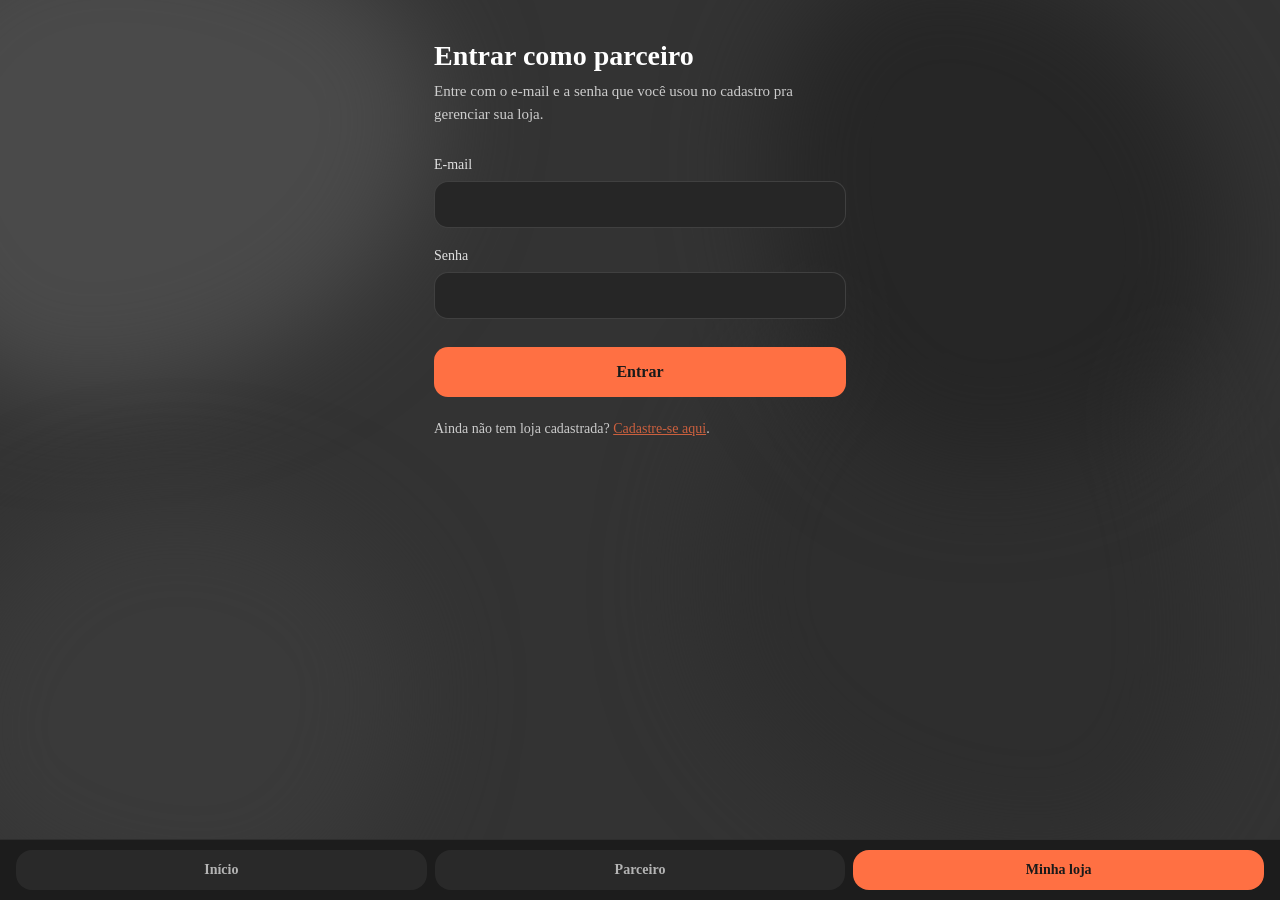
==== login.html @ 3bc54bec "Add files via upload" ====
<!DOCTYPE html>
<html lang="pt-BR">

<head>
    <meta charset="UTF-8">
    <meta name="viewport" content="width=device-width, initial-scale=1.0">

    <title>Entrar - Vitrine</title>

    <link rel="stylesheet" href="loading.css">

    <style>
        body {
            justify-content: flex-start;
            align-items: flex-start;
            overflow-y: auto;
            height: auto;
            min-height: 100vh;
        }

        .login-pagina {
            width: 100%;
            max-width: 460px;
            margin: 0 auto;
            padding: 40px 24px 100px;
            color: white;
            position: relative;
            z-index: 2;
        }

        .login-titulo {
            font-size: 28px;
            font-weight: 700;
            margin-bottom: 8px;
        }

        .login-subtitulo {
            font-size: 15px;
            opacity: 0.75;
            line-height: 1.5;
            margin-bottom: 32px;
        }

        .login-campo {
            margin-bottom: 20px;
        }

        .login-campo label {
            display: block;
            font-size: 14px;
            opacity: 0.85;
            margin-bottom: 8px;
        }

        .login-campo input {
            width: 100%;
            padding: 14px 16px;
            border-radius: 14px;
            border: 1px solid rgba(255, 255, 255, 0.12);
            background: #262626;
            color: white;
            font-size: 15px;
            font-family: inherit;
        }

        .login-campo input:focus {
            outline: none;
            border-color: #ff7043;
        }

        .login-botao {
            width: 100%;
            padding: 16px;
            margin-top: 8px;

            border: none;
            border-radius: 14px;

            background: #ff7043;
            color: #1a1a1a;

            font-size: 16px;
            font-weight: 700;
            font-family: inherit;

            cursor: pointer;
        }

        .login-botao:disabled {
            opacity: 0.6;
        }

        .login-status {
            margin-top: 18px;
            font-size: 14px;
            line-height: 1.5;
            display: none;
        }

        .login-status.mostrar {
            display: block;
        }

        .login-status.sucesso {
            color: #7ed957;
        }

        .login-status.erro {
            color: #ff6b6b;
        }

        .login-rodape {
            margin-top: 24px;
            font-size: 14px;
            opacity: 0.75;
        }

        .login-rodape a {
            color: #ff7043;
        }
    </style>
</head>

<body>

    <!-- Manchas do fundo -->
    <div class="mancha mancha-1"></div>
    <div class="mancha mancha-2"></div>
    <div class="mancha mancha-3"></div>
    <div class="mancha mancha-4"></div>

    <div class="login-pagina">
        <div class="login-titulo">Entrar como parceiro</div>
        <div class="login-subtitulo">
            Entre com o e-mail e a senha que você usou no cadastro
            pra gerenciar sua loja.
        </div>

        <form id="form-login">
            <div class="login-campo">
                <label for="campo-email">E-mail</label>
                <input type="email" id="campo-email" required>
            </div>

            <div class="login-campo">
                <label for="campo-senha">Senha</label>
                <input type="password" id="campo-senha" required>
            </div>

            <button type="submit" class="login-botao" id="botao-entrar">
                Entrar
            </button>

            <div class="login-status" id="status-login"></div>
        </form>

        <div class="login-rodape">
            Ainda não tem loja cadastrada?
            <a href="parceiros.html">Cadastre-se aqui</a>.
        </div>
    </div>

    <!-- Navegação entre a Vitrine e o cadastro de parceiro -->
    <div class="nav-vitrine">
        <a href="index.html" class="nav-vitrine-item">Início</a>
        <a href="parceiros.html" class="nav-vitrine-item">Parceiro</a>
        <a href="login.html" class="nav-vitrine-item nav-vitrine-ativo">Minha loja</a>
    </div>

    <script src="login.js"></script>
</body>

</html>
---- loading.css ----
/* =========================
   RESET
========================= */

* {
    margin: 0;
    padding: 0;
    box-sizing: border-box;
}


/* =========================
   PÁGINA
========================= */

body {
    width: 100%;
    height: 100vh;

    display: flex;
    justify-content: center;
    align-items: center;

    background: #333333;

    overflow: hidden;

    position: relative;
}

.mancha {
    position: fixed;

    filter: blur(50px);

    z-index: -1;

    pointer-events: none;
}

.mancha-1 {
    width: 44vmax;
    height: 38vmax;

    top: -10%;
    left: -10%;

    background: #4a4a4a;

    border-radius: 40% 60% 65% 35% / 45% 40% 60% 55%;

    animation: mancha-flutua-1 22s ease-in-out infinite;
}

.mancha-2 {
    width: 40vmax;
    height: 46vmax;

    top: 30%;
    left: 55%;

    background: #2e2e2e;

    border-radius: 60% 40% 30% 70% / 55% 65% 35% 45%;

    animation: mancha-flutua-2 26s ease-in-out infinite;
    animation-delay: -8s;
}

.mancha-3 {
    width: 37vmax;
    height: 33vmax;

    top: 55%;
    left: -5%;

    background: #3a3a3a;

    border-radius: 50% 50% 40% 60% / 60% 45% 55% 40%;

    animation: mancha-flutua-3 19s ease-in-out infinite;
    animation-delay: -14s;
}

.mancha-4 {
    width: 36vmax;
    height: 40vmax;

    top: -5%;
    left: 60%;

    background: #262626;

    border-radius: 35% 65% 55% 45% / 40% 60% 40% 60%;

    animation: mancha-flutua-4 24s ease-in-out infinite;
    animation-delay: -4s;
}

@keyframes mancha-flutua-1 {
    0% {
        transform: translate(0, 0) scale(1) rotate(0deg);
    }
    25% {
        transform: translate(55%, 35%) scale(1.3) rotate(20deg);
    }
    55% {
        transform: translate(-25%, 70%) scale(0.8) rotate(-15deg);
    }
    80% {
        transform: translate(-55%, -30%) scale(1.15) rotate(10deg);
    }
    100% {
        transform: translate(0, 0) scale(1) rotate(0deg);
    }
}

@keyframes mancha-flutua-2 {
    0% {
        transform: translate(0, 0) scale(1) rotate(0deg);
    }
    30% {
        transform: translate(-65%, 45%) scale(0.75) rotate(-25deg);
    }
    60% {
        transform: translate(-30%, -60%) scale(1.25) rotate(15deg);
    }
    85% {
        transform: translate(45%, 25%) scale(1) rotate(-10deg);
    }
    100% {
        transform: translate(0, 0) scale(1) rotate(0deg);
    }
}

@keyframes mancha-flutua-3 {
    0% {
        transform: translate(0, 0) scale(1) rotate(0deg);
    }
    35% {
        transform: translate(50%, -55%) scale(1.2) rotate(18deg);
    }
    65% {
        transform: translate(75%, 30%) scale(0.8) rotate(-12deg);
    }
    90% {
        transform: translate(-25%, 45%) scale(1.1) rotate(8deg);
    }
    100% {
        transform: translate(0, 0) scale(1) rotate(0deg);
    }
}

@keyframes mancha-flutua-4 {
    0% {
        transform: translate(0, 0) scale(1) rotate(0deg);
    }
    20% {
        transform: translate(-45%, -50%) scale(0.8) rotate(-18deg);
    }
    50% {
        transform: translate(35%, 60%) scale(1.3) rotate(12deg);
    }
    75% {
        transform: translate(60%, -20%) scale(1) rotate(-8deg);
    }
    100% {
        transform: translate(0, 0) scale(1) rotate(0deg);
    }
}


/* =========================
   CABEÇALHO / TEXTURA
========================= */

.textura-vitrine {
    position: absolute;

    top: 0;
    left: 0;

    width: 100%;
    height: 70px;

    z-index: 1;
}


/* =========================
   CONTAINER DE LOADING
========================= */

.loading {
    display: flex;
    justify-content: center;
    align-items: center;
}


/* =========================
   LOGO
========================= */

/* Logo removida */



/* =========================
   PESQUISA
========================= */

.pesquisa-vitrine {
    position: absolute;
    top: 0;
    left: 0;

    width: 100%;
    height: 70px;

    padding-left: 16px;
    box-sizing: border-box;

    display: flex;
    align-items: center;

    color: white;
    z-index: 5;
}


/* Lupa */

.lupa {
    font-size: 34px;

    color: white;

    transition: color 0.3s ease;
}


/* Gatilho (abre a tela de pesquisa) */

.campo-abre-pesquisa {
    display: flex;
    align-items: center;

    width: 180px;
    margin-left: 8px;

    cursor: pointer;
}

.campo-pesquisa-texto {
    color: white;
    opacity: 0.7;

    font-size: 18px;

    font-family: inherit;
}


/* =========================
   TELA DE PESQUISA
========================= */

.tela-pesquisa {
    display: none;

    position: fixed;

    top: 0;
    left: 0;

    width: 100%;
    height: 100%;

    background: #121212;

    z-index: 2000;
}

.tela-pesquisa.aberta {
    display: block;
}

.cabecalho-tela-pesquisa {
    display: flex;
    align-items: center;

    width: 100%;
    height: 70px;

    padding: 0 15px;

    gap: 12px;

    border-bottom: 1px solid #333;
}

.botao-voltar-pesquisa {
    font-size: 26px;
    color: white;

    background: none;
    border: none;

    cursor: pointer;

    line-height: 1;
}

.campo-pesquisa-tela {
    flex: 1;

    border: none;
    outline: none;

    background: transparent;

    color: white;
    font-size: 19px;

    font-family: inherit;
}

.campo-pesquisa-tela::placeholder {
    color: white;
    opacity: 0.5;
}


/* =========================
   PESQUISAS RECENTES
========================= */

.secao-recentes {
    padding: 20px 20px 0;
}

.secao-recentes h3 {
    color: white;
    font-size: 16px;
    opacity: 0.6;

    font-weight: normal;

    margin-bottom: 10px;
}

.lista-recentes {
    display: flex;
    flex-direction: column;
}

.item-recente {
    display: flex;
    align-items: center;

    padding: 12px 0;

    cursor: pointer;

    border-bottom: 1px solid rgba(255, 255, 255, 0.08);
}

.icone-recente {
    font-size: 18px;
    opacity: 0.6;

    margin-right: 14px;
}

.texto-recente {
    flex: 1;

    color: white;
    font-size: 17px;
}

.remover-recente {
    width: 30px;
    height: 30px;

    display: flex;
    align-items: center;
    justify-content: center;

    border: none;
    border-radius: 50%;
    background: transparent;

    color: white;
    opacity: 0.5;
    font-size: 16px;

    cursor: pointer;
}

.remover-recente:active {
    opacity: 1;
    background: rgba(255, 255, 255, 0.1);
}


/* =========================
   PESQUISAS POPULARES
========================= */

.secao-populares {
    padding: 20px 20px 0;
}

.secao-populares h3 {
    color: white;
    font-size: 16px;
    opacity: 0.6;

    font-weight: normal;

    margin-bottom: 10px;
}

.lista-populares {
    display: flex;
    flex-direction: column;
}

.item-popular {
    display: flex;
    align-items: center;

    padding: 12px 0;

    cursor: pointer;

    border-bottom: 1px solid rgba(255, 255, 255, 0.08);
}

.numero-popular {
    width: 20px;

    color: #ff7043;
    font-size: 16px;
    font-weight: bold;

    margin-right: 14px;
}

.texto-popular {
    flex: 1;

    color: white;
    font-size: 17px;
}


/* =========================
   LINHA DIVISÓRIA
========================= */

.linha-vitrine {
    position: absolute;

    top: 70px;
    left: 0;

    width: 100%;
    height: 1px;

    background: #808080;

    z-index: 3;
}


/* =========================
   CATEGORIAS PRINCIPAIS (FIXAS)
========================= */

.categorias-fixas {
    position: fixed;

    top: 71px;
    left: 0;

    width: 100%;

    display: flex;
    align-items: center;

    gap: 10px;

    padding: 12px 15px;

    box-sizing: border-box;

    overflow-x: auto;
    white-space: nowrap;

    background: transparent;
    border-bottom: none;

    z-index: 2;
}

.categoria-fixa {
    flex-shrink: 0;

    padding: 8px 16px;

    border-radius: 20px;

    background: #333333;

    color: white;
    font-size: 15px;

    cursor: pointer;
}


/* =========================
   MENU DE APLICATIVOS
========================= */

.menu-aplicativos {
    position: fixed;

    top: 70px;
    left: 0;

    width: 65vw;
    height: calc(100vh - 70px);

    background: rgba(51, 51, 51, 0.5);
    backdrop-filter: blur(12px);
    -webkit-backdrop-filter: blur(12px);

    z-index: 1000;

    padding: 30px 20px;

    display: none;
}

.menu-aplicativos.aberta {
    display: block;
}

.menu-aplicativos h2 {
    color: white;

    font-size: 22px;

    margin-bottom: 0;
}


/* =========================
   APLICATIVOS
========================= */

.aplicativo {
    width: 100%;

    display: flex;
    align-items: center;
    gap: 12px;

    padding: 12px 14px;

    box-sizing: border-box;

    border-radius: 12px;

    background: #3d4046;
    border: 1px solid rgba(255, 255, 255, 0.08);

    color: white;

    font-size: 17px;

    cursor: pointer;
}

.icone-aplicativo {
    width: 34px;
    height: 34px;

    border-radius: 50%;
    object-fit: contain;

    flex-shrink: 0;
}

.lista-aplicativos {
    display: flex;
    flex-direction: column;

    gap: 10px;

    margin-top: 15px;

    max-height: calc(100vh - 220px);
    overflow-y: auto;
}


                                              .menu-pontinhos {
    font-size: 28px;
    color: white;
    margin-left: auto;
    margin-right: 10px;
    cursor: pointer;
    line-height: 1;
}                                             .menu-pontinhos {
    font-size: 28px;
    color: white;
    margin-left: auto;
    margin-right: 10px;

    background: none;
    border: none;

    cursor: pointer;
}

.quadro-categorias {
    display: none;

    position: fixed;

    top: 70px;
    right: 0;

    width: 220px;
    height: calc(100vh - 70px);

    padding: 20px;

    box-sizing: border-box;

    background: rgba(51, 51, 51, 0.5);
    backdrop-filter: blur(12px);
    -webkit-backdrop-filter: blur(12px);

    box-shadow: -5px 0 20px rgba(0, 0, 0, 0.4);

    z-index: 1000;
}

.quadro-categorias.aberto {
    display: block;
}


/* =========================
   PAINEL DE FILTRO
========================= */

.painel-filtro {
    display: none;

    position: fixed;

    top: 70px;
    right: 0;

    width: 220px;

    padding: 20px;

    box-sizing: border-box;

    background: rgba(51, 51, 51, 0.5);
    backdrop-filter: blur(12px);
    -webkit-backdrop-filter: blur(12px);

    box-shadow: -5px 0 20px rgba(0, 0, 0, 0.4);

    z-index: 1000;
}

.painel-filtro.aberto {
    display: block;
}

.filtro-item {
    padding: 14px 4px;

    color: white;
    font-size: 16px;

    border-bottom: 1px solid rgba(255, 255, 255, 0.15);

    cursor: pointer;
}

.filtro-item.ativo {
    color: #ff7043;
    font-weight: bold;
}

.filtro-limpar {
    margin-top: 16px;

    color: rgba(255, 255, 255, 0.5);
    font-size: 14px;

    text-align: center;

    cursor: pointer;
}

.categoria {
    padding: 14px 4px;

    display: flex;
    align-items: center;

    color: white;
    font-size: 17px;

    border-bottom: 1px solid rgba(255, 255, 255, 0.15);

    cursor: pointer;
}

.opcao-icone {
    margin-right: 10px;

    font-size: 18px;

    width: 22px;

    display: flex;
    align-items: center;
    justify-content: center;
}

.carrinho-contador {
    margin-left: 8px;

    min-width: 18px;
    height: 18px;
    padding: 0 4px;

    display: none;
    align-items: center;
    justify-content: center;

    border-radius: 9px;

    background: #e63946;

    color: white;
    font-size: 11px;
    font-weight: bold;
}

.carrinho-contador.visivel {
    display: flex;
}
                                              .abas {
    position: absolute;
    top: 128px;
    left: 0;

    width: 100%;
    height: calc(100vh - 128px);

    background: transparent;

    overflow-y: auto;
    -webkit-overflow-scrolling: touch;

    z-index: 1;

    display: flex;
    flex-direction: column;
}

.fileira-abas {
    width: 100%;

    display: flex;
    align-items: flex-start;

    gap: 15px;
    padding: 0 15px 15px;

    box-sizing: border-box;
}

.card {
    flex: 1 1 0;

    display: flex;
    flex-direction: column;

    box-sizing: border-box;
    padding: 14px;

    cursor: pointer;

    border-radius: 16px;
    background: #333333;
}

.card-titulo {
    color: white;
    font-size: 22px;
    text-align: center;
}

.card-info {
    width: 100%;
    height: 70px;
}                                             .grupo-abas {
    width: 100%;
    flex: 0 0 auto;

    display: flex;
    flex-direction: column;

    margin-bottom: 110px;

    position: relative;
    z-index: 1;
}

.grupo-titulo {
    display: flex;
    align-items: center;

    margin: 10px 20px;
}

.icone-titulo {
    width: 28px;
    height: 28px;

    border-radius: 50%;
    object-fit: cover;

    margin-right: 10px;
}

.grupo-abas h2 {
    color: white;
    font-size: 20px;
    text-align: left;
}

/* =========================
   NAVEGAÇÃO: INÍCIO / SEJA PARCEIRO
========================= */

.nav-vitrine {
    position: fixed;
    bottom: 0;
    left: 0;

    width: 100%;

    display: flex;
    gap: 8px;

    padding: 10px 16px calc(10px + env(safe-area-inset-bottom));

    background: #1c1c1c;
    border-top: 1px solid rgba(255, 255, 255, 0.08);

    z-index: 200;

    box-sizing: border-box;
}

.nav-vitrine-item {
    flex: 1;

    text-align: center;
    text-decoration: none;
    white-space: nowrap;

    padding: 12px 8px;

    border-radius: 16px;

    background: rgba(255, 255, 255, 0.06);
    color: rgba(255, 255, 255, 0.65);

    font-size: 14px;
    font-weight: 600;

    transition: background 0.2s ease, color 0.2s ease;
}

.nav-vitrine-ativo {
    background: #ff7043;
    color: #1a1a1a;
}
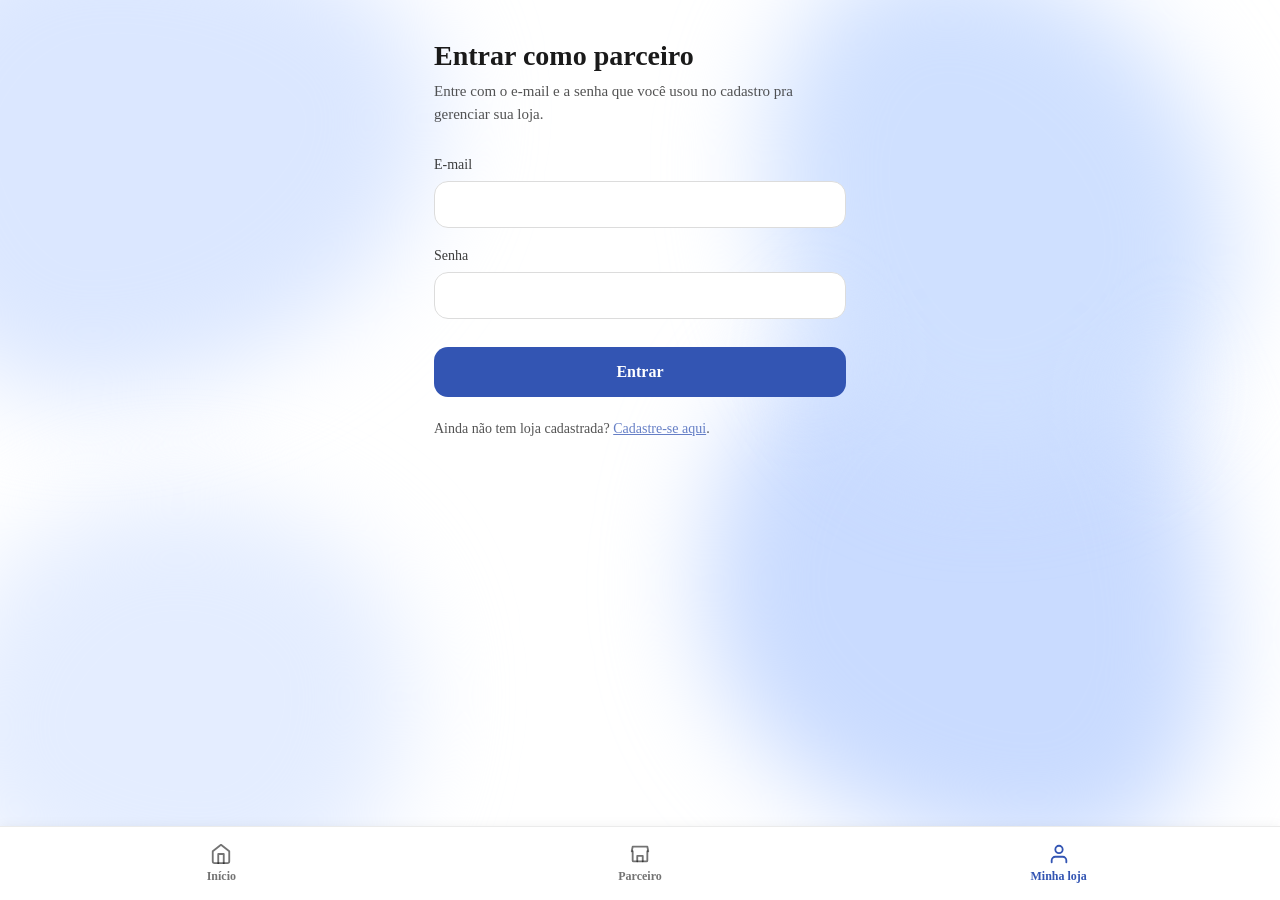
==== commit 5022b5e9: "Add files via upload" ====
--- a/login.html
+++ b/login.html
@@ -23,7 +23,7 @@
             max-width: 460px;
             margin: 0 auto;
             padding: 40px 24px 100px;
-            color: white;
+            color: #1a1a1a;
             position: relative;
             z-index: 2;
         }
@@ -56,16 +56,16 @@
             width: 100%;
             padding: 14px 16px;
             border-radius: 14px;
-            border: 1px solid rgba(255, 255, 255, 0.12);
-            background: #262626;
-            color: white;
+            background: #ffffff;
+            border: 1px solid #dcdcdc;
+            color: #1a1a1a;
             font-size: 15px;
             font-family: inherit;
         }
 
         .login-campo input:focus {
             outline: none;
-            border-color: #ff7043;
+            border-color: #3355b3;
         }
 
         .login-botao {
@@ -76,8 +76,8 @@
             border: none;
             border-radius: 14px;
 
-            background: #ff7043;
-            color: #1a1a1a;
+            background: #3355b3;
+            color: #ffffff;
 
             font-size: 16px;
             font-weight: 700;
@@ -116,7 +116,7 @@
         }
 
         .login-rodape a {
-            color: #ff7043;
+            color: #3355b3;
         }
     </style>
 </head>
@@ -160,11 +160,12 @@
         </div>
     </div>
 
+
     <!-- Navegação entre a Vitrine e o cadastro de parceiro -->
     <div class="nav-vitrine">
-        <a href="index.html" class="nav-vitrine-item">Início</a>
-        <a href="parceiros.html" class="nav-vitrine-item">Parceiro</a>
-        <a href="login.html" class="nav-vitrine-item nav-vitrine-ativo">Minha loja</a>
+        <a href="index.html" class="nav-vitrine-item"><svg viewBox="0 0 24 24" fill="none" stroke="currentColor" stroke-width="2" stroke-linecap="round" stroke-linejoin="round"><path d="M3 9l9-7 9 7v11a2 2 0 0 1-2 2H5a2 2 0 0 1-2-2z"></path><polyline points="9 22 9 12 15 12 15 22"></polyline></svg><span>Início</span></a>
+        <a href="parceiros.html" class="nav-vitrine-item"><svg viewBox="0 0 24 24" fill="none" stroke="currentColor" stroke-width="2" stroke-linecap="round" stroke-linejoin="round"><path d="M3 9l1-5h16l1 5"></path><path d="M4 9v10a1 1 0 0 0 1 1h14a1 1 0 0 0 1-1V9"></path><path d="M9 20v-6h6v6"></path></svg><span>Parceiro</span></a>
+        <a href="login.html" class="nav-vitrine-item nav-vitrine-ativo"><svg viewBox="0 0 24 24" fill="none" stroke="currentColor" stroke-width="2" stroke-linecap="round" stroke-linejoin="round"><path d="M20 21v-2a4 4 0 0 0-4-4H8a4 4 0 0 0-4 4v2"></path><circle cx="12" cy="7" r="4"></circle></svg><span>Minha loja</span></a>
     </div>
 
     <script src="login.js"></script>
--- a/loading.css
+++ b/loading.css
@@ -21,7 +21,7 @@
     justify-content: center;
     align-items: center;
 
-    background: #333333;
+    background: #ffffff;
 
     overflow: hidden;
 
@@ -45,7 +45,7 @@
     top: -10%;
     left: -10%;
 
-    background: #4a4a4a;
+    background: #dbe7ff;
 
     border-radius: 40% 60% 65% 35% / 45% 40% 60% 55%;
 
@@ -59,7 +59,7 @@
     top: 30%;
     left: 55%;
 
-    background: #2e2e2e;
+    background: #c9dbff;
 
     border-radius: 60% 40% 30% 70% / 55% 65% 35% 45%;
 
@@ -74,7 +74,7 @@
     top: 55%;
     left: -5%;
 
-    background: #3a3a3a;
+    background: #e4edff;
 
     border-radius: 50% 50% 40% 60% / 60% 45% 55% 40%;
 
@@ -89,7 +89,7 @@
     top: -5%;
     left: 60%;
 
-    background: #262626;
+    background: #cfe0ff;
 
     border-radius: 35% 65% 55% 45% / 40% 60% 40% 60%;
 
@@ -224,7 +224,7 @@
     display: flex;
     align-items: center;
 
-    color: white;
+    color: #1a1a1a;
     z-index: 5;
 }
 
@@ -234,7 +234,7 @@
 .lupa {
     font-size: 34px;
 
-    color: white;
+    color: #1a1a1a;
 
     transition: color 0.3s ease;
 }
@@ -253,7 +253,7 @@
 }
 
 .campo-pesquisa-texto {
-    color: white;
+    color: #1a1a1a;
     opacity: 0.7;
 
     font-size: 18px;
@@ -277,7 +277,7 @@
     width: 100%;
     height: 100%;
 
-    background: #121212;
+    background: #ffffff;
 
     z-index: 2000;
 }
@@ -297,12 +297,12 @@
 
     gap: 12px;
 
-    border-bottom: 1px solid #333;
+    border-bottom: 1px solid #e6e6e6;
 }
 
 .botao-voltar-pesquisa {
     font-size: 26px;
-    color: white;
+    color: #1a1a1a;
 
     background: none;
     border: none;
@@ -320,14 +320,14 @@
 
     background: transparent;
 
-    color: white;
+    color: #1a1a1a;
     font-size: 19px;
 
     font-family: inherit;
 }
 
 .campo-pesquisa-tela::placeholder {
-    color: white;
+    color: #1a1a1a;
     opacity: 0.5;
 }
 
@@ -341,7 +341,7 @@
 }
 
 .secao-recentes h3 {
-    color: white;
+    color: #1a1a1a;
     font-size: 16px;
     opacity: 0.6;
 
@@ -363,7 +363,7 @@
 
     cursor: pointer;
 
-    border-bottom: 1px solid rgba(255, 255, 255, 0.08);
+    border-bottom: 1px solid rgba(0, 0, 0, 0.08);
 }
 
 .icone-recente {
@@ -376,7 +376,7 @@
 .texto-recente {
     flex: 1;
 
-    color: white;
+    color: #1a1a1a;
     font-size: 17px;
 }
 
@@ -392,7 +392,7 @@
     border-radius: 50%;
     background: transparent;
 
-    color: white;
+    color: #1a1a1a;
     opacity: 0.5;
     font-size: 16px;
 
@@ -401,7 +401,7 @@
 
 .remover-recente:active {
     opacity: 1;
-    background: rgba(255, 255, 255, 0.1);
+    background: rgba(0, 0, 0, 0.1);
 }
 
 
@@ -414,7 +414,7 @@
 }
 
 .secao-populares h3 {
-    color: white;
+    color: #1a1a1a;
     font-size: 16px;
     opacity: 0.6;
 
@@ -436,13 +436,13 @@
 
     cursor: pointer;
 
-    border-bottom: 1px solid rgba(255, 255, 255, 0.08);
+    border-bottom: 1px solid rgba(0, 0, 0, 0.08);
 }
 
 .numero-popular {
     width: 20px;
 
-    color: #ff7043;
+    color: #3355b3;
     font-size: 16px;
     font-weight: bold;
 
@@ -452,7 +452,7 @@
 .texto-popular {
     flex: 1;
 
-    color: white;
+    color: #1a1a1a;
     font-size: 17px;
 }
 
@@ -468,9 +468,9 @@
     left: 0;
 
     width: 100%;
-    height: 1px;
-
-    background: #808080;
+    height: 3px;
+
+    background: #a8d1ff;
 
     z-index: 3;
 }
@@ -513,10 +513,11 @@
 
     border-radius: 20px;
 
-    background: #333333;
-
-    color: white;
+    background: #1a33e6;
+
+    color: #ffffff;
     font-size: 15px;
+    font-weight: 700;
 
     cursor: pointer;
 }
@@ -535,7 +536,7 @@
     width: 65vw;
     height: calc(100vh - 70px);
 
-    background: rgba(51, 51, 51, 0.5);
+    background: rgba(255, 255, 255, 0.85);
     backdrop-filter: blur(12px);
     -webkit-backdrop-filter: blur(12px);
 
@@ -551,7 +552,7 @@
 }
 
 .menu-aplicativos h2 {
-    color: white;
+    color: #1a1a1a;
 
     font-size: 22px;
 
@@ -576,10 +577,10 @@
 
     border-radius: 12px;
 
-    background: #3d4046;
-    border: 1px solid rgba(255, 255, 255, 0.08);
-
-    color: white;
+    background: #f4f4f6;
+    border: 1px solid rgba(0, 0, 0, 0.06);
+
+    color: #1a1a1a;
 
     font-size: 17px;
 
@@ -611,14 +612,14 @@
 
                                               .menu-pontinhos {
     font-size: 28px;
-    color: white;
+    color: #1a1a1a;
     margin-left: auto;
     margin-right: 10px;
     cursor: pointer;
     line-height: 1;
 }                                             .menu-pontinhos {
     font-size: 28px;
-    color: white;
+    color: #1a1a1a;
     margin-left: auto;
     margin-right: 10px;
 
@@ -643,11 +644,11 @@
 
     box-sizing: border-box;
 
-    background: rgba(51, 51, 51, 0.5);
+    background: rgba(255, 255, 255, 0.85);
     backdrop-filter: blur(12px);
     -webkit-backdrop-filter: blur(12px);
 
-    box-shadow: -5px 0 20px rgba(0, 0, 0, 0.4);
+    box-shadow: -5px 0 20px rgba(0, 0, 0, 0.12);
 
     z-index: 1000;
 }
@@ -675,11 +676,11 @@
 
     box-sizing: border-box;
 
-    background: rgba(51, 51, 51, 0.5);
+    background: rgba(255, 255, 255, 0.85);
     backdrop-filter: blur(12px);
     -webkit-backdrop-filter: blur(12px);
 
-    box-shadow: -5px 0 20px rgba(0, 0, 0, 0.4);
+    box-shadow: -5px 0 20px rgba(0, 0, 0, 0.12);
 
     z-index: 1000;
 }
@@ -691,23 +692,23 @@
 .filtro-item {
     padding: 14px 4px;
 
-    color: white;
+    color: #1a1a1a;
     font-size: 16px;
 
-    border-bottom: 1px solid rgba(255, 255, 255, 0.15);
+    border-bottom: 1px solid rgba(0, 0, 0, 0.15);
 
     cursor: pointer;
 }
 
 .filtro-item.ativo {
-    color: #ff7043;
+    color: #3355b3;
     font-weight: bold;
 }
 
 .filtro-limpar {
     margin-top: 16px;
 
-    color: rgba(255, 255, 255, 0.5);
+    color: rgba(0, 0, 0, 0.5);
     font-size: 14px;
 
     text-align: center;
@@ -721,10 +722,10 @@
     display: flex;
     align-items: center;
 
-    color: white;
+    color: #1a1a1a;
     font-size: 17px;
 
-    border-bottom: 1px solid rgba(255, 255, 255, 0.15);
+    border-bottom: 1px solid rgba(0, 0, 0, 0.15);
 
     cursor: pointer;
 }
@@ -756,7 +757,7 @@
 
     background: #e63946;
 
-    color: white;
+    color: #ffffff;
     font-size: 11px;
     font-weight: bold;
 }
@@ -779,8 +780,10 @@
 
     z-index: 1;
 
-    display: flex;
-    flex-direction: column;
+    display: grid;
+    grid-template-columns: 1fr 1fr;
+
+    padding-bottom: 110px;
 }
 
 .fileira-abas {
@@ -807,18 +810,37 @@
     cursor: pointer;
 
     border-radius: 16px;
-    background: #333333;
+    background: #ffffff;
+    border: 1px solid #ececec;
+    box-shadow: 0 2px 10px rgba(0, 0, 0, 0.05);
 }
 
 .card-titulo {
-    color: white;
-    font-size: 22px;
+    margin-top: 8px;
+
+    color: #1a1a1a;
+    font-size: 15px;
+    font-weight: 600;
     text-align: center;
 }
 
 .card-info {
     width: 100%;
-    height: 70px;
+
+    border-radius: 10px;
+    overflow: hidden;
+
+    background: #f0f0f0;
+}
+
+.card-info img {
+    width: 100%;
+    height: auto;
+
+    display: block;
+    object-fit: contain;
+
+    display: block;
 }                                             .grupo-abas {
     width: 100%;
     flex: 0 0 auto;
@@ -826,7 +848,7 @@
     display: flex;
     flex-direction: column;
 
-    margin-bottom: 110px;
+    margin-bottom: 20px;
 
     position: relative;
     z-index: 1;
@@ -850,7 +872,7 @@
 }
 
 .grupo-abas h2 {
-    color: white;
+    color: #1a1a1a;
     font-size: 20px;
     text-align: left;
 }
@@ -871,8 +893,9 @@
 
     padding: 10px 16px calc(10px + env(safe-area-inset-bottom));
 
-    background: #1c1c1c;
-    border-top: 1px solid rgba(255, 255, 255, 0.08);
+    background: #ffffff;
+    border-top: 1px solid rgba(0, 0, 0, 0.08);
+    box-shadow: 0 -2px 10px rgba(0, 0, 0, 0.04);
 
     z-index: 200;
 
@@ -881,25 +904,32 @@
 
 .nav-vitrine-item {
     flex: 1;
+
+    display: flex;
+    flex-direction: column;
+    align-items: center;
+    justify-content: center;
+    gap: 4px;
 
     text-align: center;
     text-decoration: none;
     white-space: nowrap;
 
-    padding: 12px 8px;
-
-    border-radius: 16px;
-
-    background: rgba(255, 255, 255, 0.06);
-    color: rgba(255, 255, 255, 0.65);
-
-    font-size: 14px;
+    padding: 6px 4px;
+
+    color: rgba(0, 0, 0, 0.55);
+
+    font-size: 12px;
     font-weight: 600;
 
-    transition: background 0.2s ease, color 0.2s ease;
+    transition: color 0.2s ease;
+}
+
+.nav-vitrine-item svg {
+    width: 22px;
+    height: 22px;
 }
 
 .nav-vitrine-ativo {
-    background: #ff7043;
-    color: #1a1a1a;
-}
+    color: #3355b3;
+}
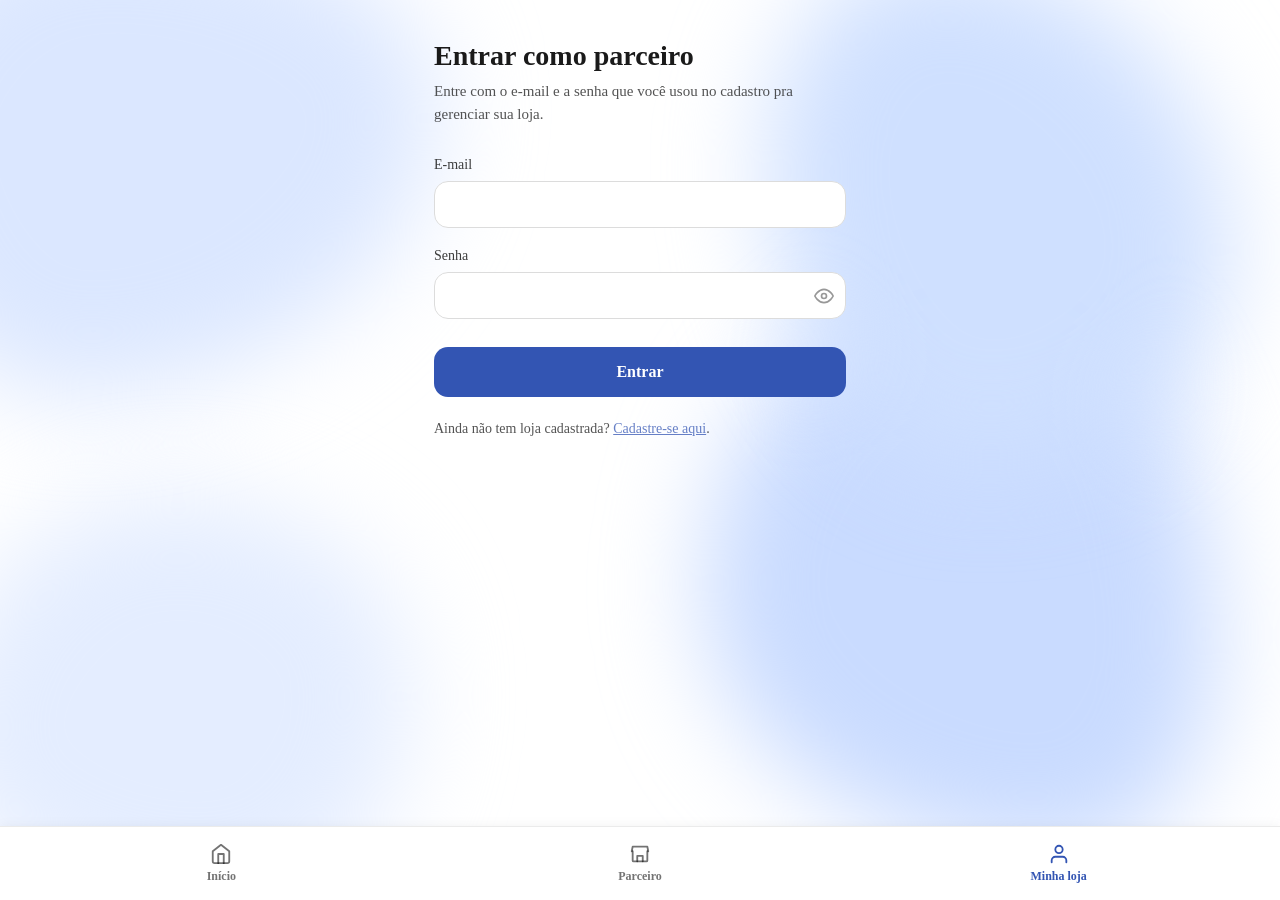
==== commit 713e1134: "Add files via upload" ====
--- a/login.html
+++ b/login.html
@@ -68,6 +68,35 @@
             border-color: #3355b3;
         }
 
+        .campo-senha-wrapper {
+            position: relative;
+        }
+
+        .campo-senha-wrapper input {
+            padding-right: 46px;
+        }
+
+        .botao-olho-senha {
+            position: absolute;
+            top: 50%;
+            right: 12px;
+            transform: translateY(-50%);
+
+            border: none;
+            background: none;
+
+            display: flex;
+            align-items: center;
+
+            color: rgba(26, 26, 26, 0.45);
+
+            cursor: pointer;
+        }
+
+        .botao-olho-senha.ativo {
+            color: #3355b3;
+        }
+
         .login-botao {
             width: 100%;
             padding: 16px;
@@ -144,7 +173,12 @@
 
             <div class="login-campo">
                 <label for="campo-senha">Senha</label>
-                <input type="password" id="campo-senha" required>
+                <div class="campo-senha-wrapper">
+                    <input type="password" id="campo-senha" required>
+                    <button type="button" class="botao-olho-senha" data-campo="campo-senha" aria-label="Mostrar senha">
+                        <svg viewBox="0 0 24 24" fill="none" stroke="currentColor" stroke-width="2" stroke-linecap="round" stroke-linejoin="round" width="20" height="20"><path d="M1 12s4-8 11-8 11 8 11 8-4 8-11 8-11-8-11-8z"></path><circle cx="12" cy="12" r="3"></circle></svg>
+                    </button>
+                </div>
             </div>
 
             <button type="submit" class="login-botao" id="botao-entrar">
@@ -169,6 +203,17 @@
     </div>
 
     <script src="login.js"></script>
+    <script>
+        document.querySelectorAll(".botao-olho-senha").forEach((botao) => {
+            botao.addEventListener("click", () => {
+                const campo = document.querySelector("#" + botao.dataset.campo);
+                const mostrando = campo.type === "text";
+
+                campo.type = mostrando ? "password" : "text";
+                botao.classList.toggle("ativo", !mostrando);
+            });
+        });
+    </script>
 </body>
 
 </html>
--- a/loading.css
+++ b/loading.css
@@ -98,75 +98,35 @@
 }
 
 @keyframes mancha-flutua-1 {
-    0% {
-        transform: translate(0, 0) scale(1) rotate(0deg);
-    }
-    25% {
-        transform: translate(55%, 35%) scale(1.3) rotate(20deg);
-    }
-    55% {
-        transform: translate(-25%, 70%) scale(0.8) rotate(-15deg);
-    }
-    80% {
-        transform: translate(-55%, -30%) scale(1.15) rotate(10deg);
-    }
-    100% {
-        transform: translate(0, 0) scale(1) rotate(0deg);
-    }
+    0% { transform: translate(0, 0) scale(1) rotate(0deg); }
+    25% { transform: translate(55%, 35%) scale(1.3) rotate(20deg); }
+    55% { transform: translate(-25%, 70%) scale(0.8) rotate(-15deg); }
+    80% { transform: translate(-55%, -30%) scale(1.15) rotate(10deg); }
+    100% { transform: translate(0, 0) scale(1) rotate(0deg); }
 }
 
 @keyframes mancha-flutua-2 {
-    0% {
-        transform: translate(0, 0) scale(1) rotate(0deg);
-    }
-    30% {
-        transform: translate(-65%, 45%) scale(0.75) rotate(-25deg);
-    }
-    60% {
-        transform: translate(-30%, -60%) scale(1.25) rotate(15deg);
-    }
-    85% {
-        transform: translate(45%, 25%) scale(1) rotate(-10deg);
-    }
-    100% {
-        transform: translate(0, 0) scale(1) rotate(0deg);
-    }
+    0% { transform: translate(0, 0) scale(1) rotate(0deg); }
+    30% { transform: translate(-65%, 45%) scale(0.75) rotate(-25deg); }
+    60% { transform: translate(-30%, -60%) scale(1.25) rotate(15deg); }
+    85% { transform: translate(45%, 25%) scale(1) rotate(-10deg); }
+    100% { transform: translate(0, 0) scale(1) rotate(0deg); }
 }
 
 @keyframes mancha-flutua-3 {
-    0% {
-        transform: translate(0, 0) scale(1) rotate(0deg);
-    }
-    35% {
-        transform: translate(50%, -55%) scale(1.2) rotate(18deg);
-    }
-    65% {
-        transform: translate(75%, 30%) scale(0.8) rotate(-12deg);
-    }
-    90% {
-        transform: translate(-25%, 45%) scale(1.1) rotate(8deg);
-    }
-    100% {
-        transform: translate(0, 0) scale(1) rotate(0deg);
-    }
+    0% { transform: translate(0, 0) scale(1) rotate(0deg); }
+    35% { transform: translate(50%, -55%) scale(1.2) rotate(18deg); }
+    65% { transform: translate(75%, 30%) scale(0.8) rotate(-12deg); }
+    90% { transform: translate(-25%, 45%) scale(1.1) rotate(8deg); }
+    100% { transform: translate(0, 0) scale(1) rotate(0deg); }
 }
 
 @keyframes mancha-flutua-4 {
-    0% {
-        transform: translate(0, 0) scale(1) rotate(0deg);
-    }
-    20% {
-        transform: translate(-45%, -50%) scale(0.8) rotate(-18deg);
-    }
-    50% {
-        transform: translate(35%, 60%) scale(1.3) rotate(12deg);
-    }
-    75% {
-        transform: translate(60%, -20%) scale(1) rotate(-8deg);
-    }
-    100% {
-        transform: translate(0, 0) scale(1) rotate(0deg);
-    }
+    0% { transform: translate(0, 0) scale(1) rotate(0deg); }
+    20% { transform: translate(-45%, -50%) scale(0.8) rotate(-18deg); }
+    50% { transform: translate(35%, 60%) scale(1.3) rotate(12deg); }
+    75% { transform: translate(60%, -20%) scale(1) rotate(-8deg); }
+    100% { transform: translate(0, 0) scale(1) rotate(0deg); }
 }
 
 
@@ -176,13 +136,10 @@
 
 .textura-vitrine {
     position: absolute;
-
     top: 0;
     left: 0;
-
     width: 100%;
     height: 70px;
-
     z-index: 1;
 }
 
@@ -196,14 +153,6 @@
     justify-content: center;
     align-items: center;
 }
-
-
-/* =========================
-   LOGO
-========================= */
-
-/* Logo removida */
-
 
 
 /* =========================
@@ -228,19 +177,11 @@
     z-index: 5;
 }
 
-
-/* Lupa */
-
 .lupa {
     font-size: 34px;
-
-    color: #1a1a1a;
-
+    color: #1a1a1a;
     transition: color 0.3s ease;
 }
-
-
-/* Gatilho (abre a tela de pesquisa) */
 
 .campo-abre-pesquisa {
     display: flex;
@@ -255,9 +196,7 @@
 .campo-pesquisa-texto {
     color: #1a1a1a;
     opacity: 0.7;
-
     font-size: 18px;
-
     font-family: inherit;
 }
 
@@ -268,17 +207,12 @@
 
 .tela-pesquisa {
     display: none;
-
     position: fixed;
-
     top: 0;
     left: 0;
-
     width: 100%;
     height: 100%;
-
     background: #ffffff;
-
     z-index: 2000;
 }
 
@@ -294,7 +228,6 @@
     height: 70px;
 
     padding: 0 15px;
-
     gap: 12px;
 
     border-bottom: 1px solid #e6e6e6;
@@ -308,7 +241,6 @@
     border: none;
 
     cursor: pointer;
-
     line-height: 1;
 }
 
@@ -317,12 +249,10 @@
 
     border: none;
     outline: none;
-
     background: transparent;
 
     color: #1a1a1a;
     font-size: 19px;
-
     font-family: inherit;
 }
 
@@ -344,9 +274,7 @@
     color: #1a1a1a;
     font-size: 16px;
     opacity: 0.6;
-
     font-weight: normal;
-
     margin-bottom: 10px;
 }
 
@@ -358,24 +286,19 @@
 .item-recente {
     display: flex;
     align-items: center;
-
     padding: 12px 0;
-
-    cursor: pointer;
-
+    cursor: pointer;
     border-bottom: 1px solid rgba(0, 0, 0, 0.08);
 }
 
 .icone-recente {
     font-size: 18px;
     opacity: 0.6;
-
     margin-right: 14px;
 }
 
 .texto-recente {
     flex: 1;
-
     color: #1a1a1a;
     font-size: 17px;
 }
@@ -417,9 +340,7 @@
     color: #1a1a1a;
     font-size: 16px;
     opacity: 0.6;
-
     font-weight: normal;
-
     margin-bottom: 10px;
 }
 
@@ -431,27 +352,21 @@
 .item-popular {
     display: flex;
     align-items: center;
-
     padding: 12px 0;
-
-    cursor: pointer;
-
+    cursor: pointer;
     border-bottom: 1px solid rgba(0, 0, 0, 0.08);
 }
 
 .numero-popular {
     width: 20px;
-
     color: #3355b3;
     font-size: 16px;
     font-weight: bold;
-
     margin-right: 14px;
 }
 
 .texto-popular {
     flex: 1;
-
     color: #1a1a1a;
     font-size: 17px;
 }
@@ -463,15 +378,11 @@
 
 .linha-vitrine {
     position: absolute;
-
     top: 70px;
     left: 0;
-
     width: 100%;
     height: 3px;
-
     background: #a8d1ff;
-
     z-index: 3;
 }
 
@@ -482,7 +393,6 @@
 
 .categorias-fixas {
     position: fixed;
-
     top: 71px;
     left: 0;
 
@@ -490,11 +400,9 @@
 
     display: flex;
     align-items: center;
-
     gap: 10px;
 
     padding: 12px 15px;
-
     box-sizing: border-box;
 
     overflow-x: auto;
@@ -508,17 +416,12 @@
 
 .categoria-fixa {
     flex-shrink: 0;
-
     padding: 8px 16px;
-
     border-radius: 20px;
-
     background: #1a33e6;
-
     color: #ffffff;
     font-size: 15px;
     font-weight: 700;
-
     cursor: pointer;
 }
 
@@ -529,7 +432,6 @@
 
 .menu-aplicativos {
     position: fixed;
-
     top: 70px;
     left: 0;
 
@@ -541,9 +443,7 @@
     -webkit-backdrop-filter: blur(12px);
 
     z-index: 1000;
-
     padding: 30px 20px;
-
     display: none;
 }
 
@@ -553,9 +453,7 @@
 
 .menu-aplicativos h2 {
     color: #1a1a1a;
-
     font-size: 22px;
-
     margin-bottom: 0;
 }
 
@@ -572,7 +470,6 @@
     gap: 12px;
 
     padding: 12px 14px;
-
     box-sizing: border-box;
 
     border-radius: 12px;
@@ -581,7 +478,6 @@
     border: 1px solid rgba(0, 0, 0, 0.06);
 
     color: #1a1a1a;
-
     font-size: 17px;
 
     cursor: pointer;
@@ -590,38 +486,26 @@
 .icone-aplicativo {
     width: 34px;
     height: 34px;
-
     border-radius: 50%;
     object-fit: contain;
-
     flex-shrink: 0;
 }
 
 .lista-aplicativos {
     display: flex;
     flex-direction: column;
-
     gap: 10px;
-
     margin-top: 15px;
 
     max-height: calc(100vh - 220px);
     overflow-y: auto;
 }
 
-
-                                              .menu-pontinhos {
+.menu-pontinhos {
     font-size: 28px;
     color: #1a1a1a;
     margin-left: auto;
     margin-right: 10px;
-    cursor: pointer;
-    line-height: 1;
-}                                             .menu-pontinhos {
-    font-size: 28px;
-    color: #1a1a1a;
-    margin-left: auto;
-    margin-right: 10px;
 
     background: none;
     border: none;
@@ -631,9 +515,7 @@
 
 .quadro-categorias {
     display: none;
-
     position: fixed;
-
     top: 70px;
     right: 0;
 
@@ -641,7 +523,6 @@
     height: calc(100vh - 70px);
 
     padding: 20px;
-
     box-sizing: border-box;
 
     background: rgba(255, 255, 255, 0.85);
@@ -664,16 +545,13 @@
 
 .painel-filtro {
     display: none;
-
     position: fixed;
-
     top: 70px;
     right: 0;
 
     width: 220px;
 
     padding: 20px;
-
     box-sizing: border-box;
 
     background: rgba(255, 255, 255, 0.85);
@@ -691,12 +569,9 @@
 
 .filtro-item {
     padding: 14px 4px;
-
     color: #1a1a1a;
     font-size: 16px;
-
     border-bottom: 1px solid rgba(0, 0, 0, 0.15);
-
     cursor: pointer;
 }
 
@@ -707,12 +582,9 @@
 
 .filtro-limpar {
     margin-top: 16px;
-
     color: rgba(0, 0, 0, 0.5);
     font-size: 14px;
-
     text-align: center;
-
     cursor: pointer;
 }
 
@@ -732,9 +604,7 @@
 
 .opcao-icone {
     margin-right: 10px;
-
     font-size: 18px;
-
     width: 22px;
 
     display: flex;
@@ -754,7 +624,6 @@
     justify-content: center;
 
     border-radius: 9px;
-
     background: #e63946;
 
     color: #ffffff;
@@ -765,7 +634,8 @@
 .carrinho-contador.visivel {
     display: flex;
 }
-                                              .abas {
+
+.abas {
     position: absolute;
     top: 128px;
     left: 0;
@@ -780,10 +650,21 @@
 
     z-index: 1;
 
-    display: grid;
-    grid-template-columns: 1fr 1fr;
-
-    padding-bottom: 110px;
+    display: flex;
+    align-items: flex-start;
+    gap: 15px;
+
+    padding: 0 15px 110px;
+    box-sizing: border-box;
+}
+
+.coluna-abas {
+    flex: 1;
+    min-width: 0;
+
+    display: flex;
+    flex-direction: column;
+    gap: 15px;
 }
 
 .fileira-abas {
@@ -791,9 +672,6 @@
 
     display: flex;
     align-items: flex-start;
-
-    gap: 15px;
-    padding: 0 15px 15px;
 
     box-sizing: border-box;
 }
@@ -805,7 +683,8 @@
     flex-direction: column;
 
     box-sizing: border-box;
-    padding: 14px;
+    padding: 0;
+    overflow: hidden;
 
     cursor: pointer;
 
@@ -816,7 +695,9 @@
 }
 
 .card-titulo {
-    margin-top: 8px;
+    margin-top: 0;
+
+    padding: 10px 12px 14px;
 
     color: #1a1a1a;
     font-size: 15px;
@@ -826,29 +707,23 @@
 
 .card-info {
     width: 100%;
-
-    border-radius: 10px;
+    border-radius: 0;
     overflow: hidden;
-
     background: #f0f0f0;
 }
 
 .card-info img {
     width: 100%;
     height: auto;
-
     display: block;
     object-fit: contain;
-
-    display: block;
-}                                             .grupo-abas {
-    width: 100%;
-    flex: 0 0 auto;
+}
+
+.grupo-abas {
+    width: 100%;
 
     display: flex;
     flex-direction: column;
-
-    margin-bottom: 20px;
 
     position: relative;
     z-index: 1;
@@ -858,23 +733,75 @@
     display: flex;
     align-items: center;
 
-    margin: 10px 20px;
+    margin: 8px 0 0;
 }
 
 .icone-titulo {
-    width: 28px;
-    height: 28px;
+    width: 22px;
+    height: 22px;
 
     border-radius: 50%;
     object-fit: cover;
 
-    margin-right: 10px;
+    margin-right: 8px;
+
+    flex-shrink: 0;
 }
 
 .grupo-abas h2 {
     color: #1a1a1a;
-    font-size: 20px;
+    font-size: 15px;
+    font-weight: 500;
     text-align: left;
+
+    overflow: hidden;
+    text-overflow: ellipsis;
+    white-space: nowrap;
+}
+
+.nome-completo-home {
+    margin-top: 4px;
+
+    color: #1a1a1a;
+    font-size: 13px;
+    line-height: 1.35;
+}
+
+.info-produto-home {
+    margin-top: 4px;
+}
+
+.preco-linha-home {
+    display: flex;
+    align-items: baseline;
+    gap: 6px;
+}
+
+.preco-original-home {
+    color: rgba(0, 0, 0, 0.4);
+    font-size: 12px;
+    text-decoration: line-through;
+}
+
+.preco-atual-home {
+    color: #1c8a4a;
+    font-size: 17px;
+    font-weight: 700;
+}
+
+.parcelas-home {
+    margin-top: 2px;
+
+    color: rgba(0, 0, 0, 0.55);
+    font-size: 12px;
+}
+
+.frete-gratis-home {
+    margin-top: 2px;
+
+    color: #2a8a4a;
+    font-size: 12px;
+    font-weight: 600;
 }
 
 /* =========================
@@ -898,7 +825,6 @@
     box-shadow: 0 -2px 10px rgba(0, 0, 0, 0.04);
 
     z-index: 200;
-
     box-sizing: border-box;
 }
 
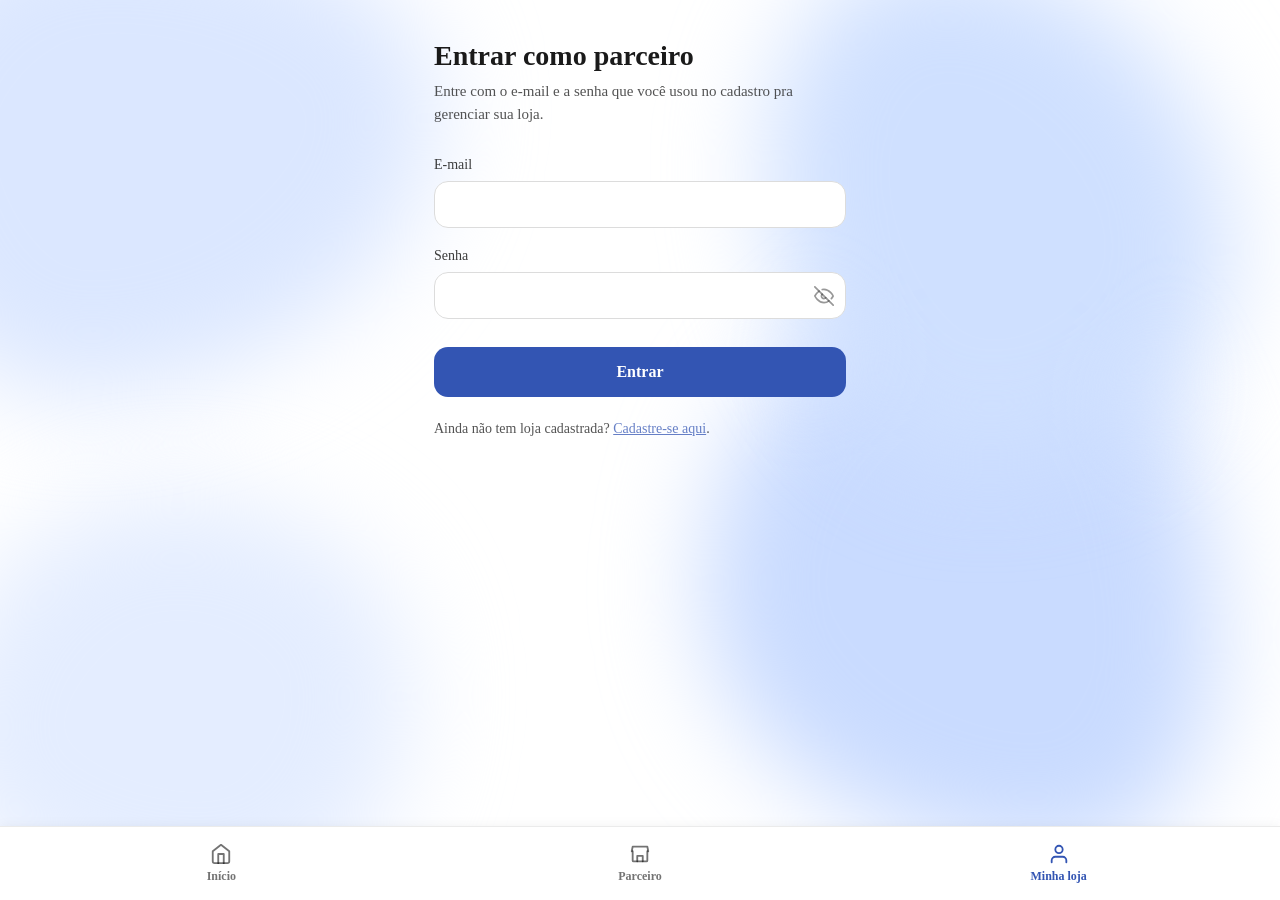
==== commit 5da26eda: "Add files via upload" ====
--- a/login.html
+++ b/login.html
@@ -97,6 +97,19 @@
             color: #3355b3;
         }
 
+        .botao-olho-senha .olho-aberto {
+            display: none;
+        }
+
+        .botao-olho-senha.ativo .olho-aberto {
+            display: block;
+        }
+
+        .botao-olho-senha.ativo .olho-riscado {
+            display: none;
+        }
+
+
         .login-botao {
             width: 100%;
             padding: 16px;
@@ -176,7 +189,8 @@
                 <div class="campo-senha-wrapper">
                     <input type="password" id="campo-senha" required>
                     <button type="button" class="botao-olho-senha" data-campo="campo-senha" aria-label="Mostrar senha">
-                        <svg viewBox="0 0 24 24" fill="none" stroke="currentColor" stroke-width="2" stroke-linecap="round" stroke-linejoin="round" width="20" height="20"><path d="M1 12s4-8 11-8 11 8 11 8-4 8-11 8-11-8-11-8z"></path><circle cx="12" cy="12" r="3"></circle></svg>
+                        <svg class="olho-riscado" viewBox="0 0 24 24" fill="none" stroke="currentColor" stroke-width="2" stroke-linecap="round" stroke-linejoin="round" width="20" height="20"><path d="M17.94 17.94A10.07 10.07 0 0 1 12 20c-7 0-11-8-11-8a18.45 18.45 0 0 1 5.06-5.94M9.9 4.24A9.12 9.12 0 0 1 12 4c7 0 11 8 11 8a18.5 18.5 0 0 1-2.16 3.19m-6.72-1.07a3 3 0 1 1-4.24-4.24"></path><line x1="1" y1="1" x2="23" y2="23"></line></svg>
+                        <svg class="olho-aberto" viewBox="0 0 24 24" fill="none" stroke="currentColor" stroke-width="2" stroke-linecap="round" stroke-linejoin="round" width="20" height="20"><path d="M1 12s4-8 11-8 11 8 11 8-4 8-11 8-11-8-11-8z"></path><circle cx="12" cy="12" r="3"></circle></svg>
                     </button>
                 </div>
             </div>
@@ -199,7 +213,7 @@
     <div class="nav-vitrine">
         <a href="index.html" class="nav-vitrine-item"><svg viewBox="0 0 24 24" fill="none" stroke="currentColor" stroke-width="2" stroke-linecap="round" stroke-linejoin="round"><path d="M3 9l9-7 9 7v11a2 2 0 0 1-2 2H5a2 2 0 0 1-2-2z"></path><polyline points="9 22 9 12 15 12 15 22"></polyline></svg><span>Início</span></a>
         <a href="parceiros.html" class="nav-vitrine-item"><svg viewBox="0 0 24 24" fill="none" stroke="currentColor" stroke-width="2" stroke-linecap="round" stroke-linejoin="round"><path d="M3 9l1-5h16l1 5"></path><path d="M4 9v10a1 1 0 0 0 1 1h14a1 1 0 0 0 1-1V9"></path><path d="M9 20v-6h6v6"></path></svg><span>Parceiro</span></a>
-        <a href="login.html" class="nav-vitrine-item nav-vitrine-ativo"><svg viewBox="0 0 24 24" fill="none" stroke="currentColor" stroke-width="2" stroke-linecap="round" stroke-linejoin="round"><path d="M20 21v-2a4 4 0 0 0-4-4H8a4 4 0 0 0-4 4v2"></path><circle cx="12" cy="7" r="4"></circle></svg><span>Minha loja</span></a>
+        <a href="minha-loja.html" class="nav-vitrine-item nav-vitrine-ativo"><svg viewBox="0 0 24 24" fill="none" stroke="currentColor" stroke-width="2" stroke-linecap="round" stroke-linejoin="round"><path d="M20 21v-2a4 4 0 0 0-4-4H8a4 4 0 0 0-4 4v2"></path><circle cx="12" cy="7" r="4"></circle></svg><span>Minha loja</span></a>
     </div>
 
     <script src="login.js"></script>
--- a/loading.css
+++ b/loading.css
@@ -859,3 +859,20 @@
 .nav-vitrine-ativo {
     color: #3355b3;
 }
+.categoria-home {
+    margin-top: 6px;
+
+    color: #3355b3;
+    font-size: 11.5px;
+    font-weight: 700;
+    letter-spacing: 0.06em;
+    text-transform: uppercase;
+}
+
+.abre-produto {
+    cursor: pointer;
+}
+
+.abre-produto:active {
+    opacity: 0.7;
+}
